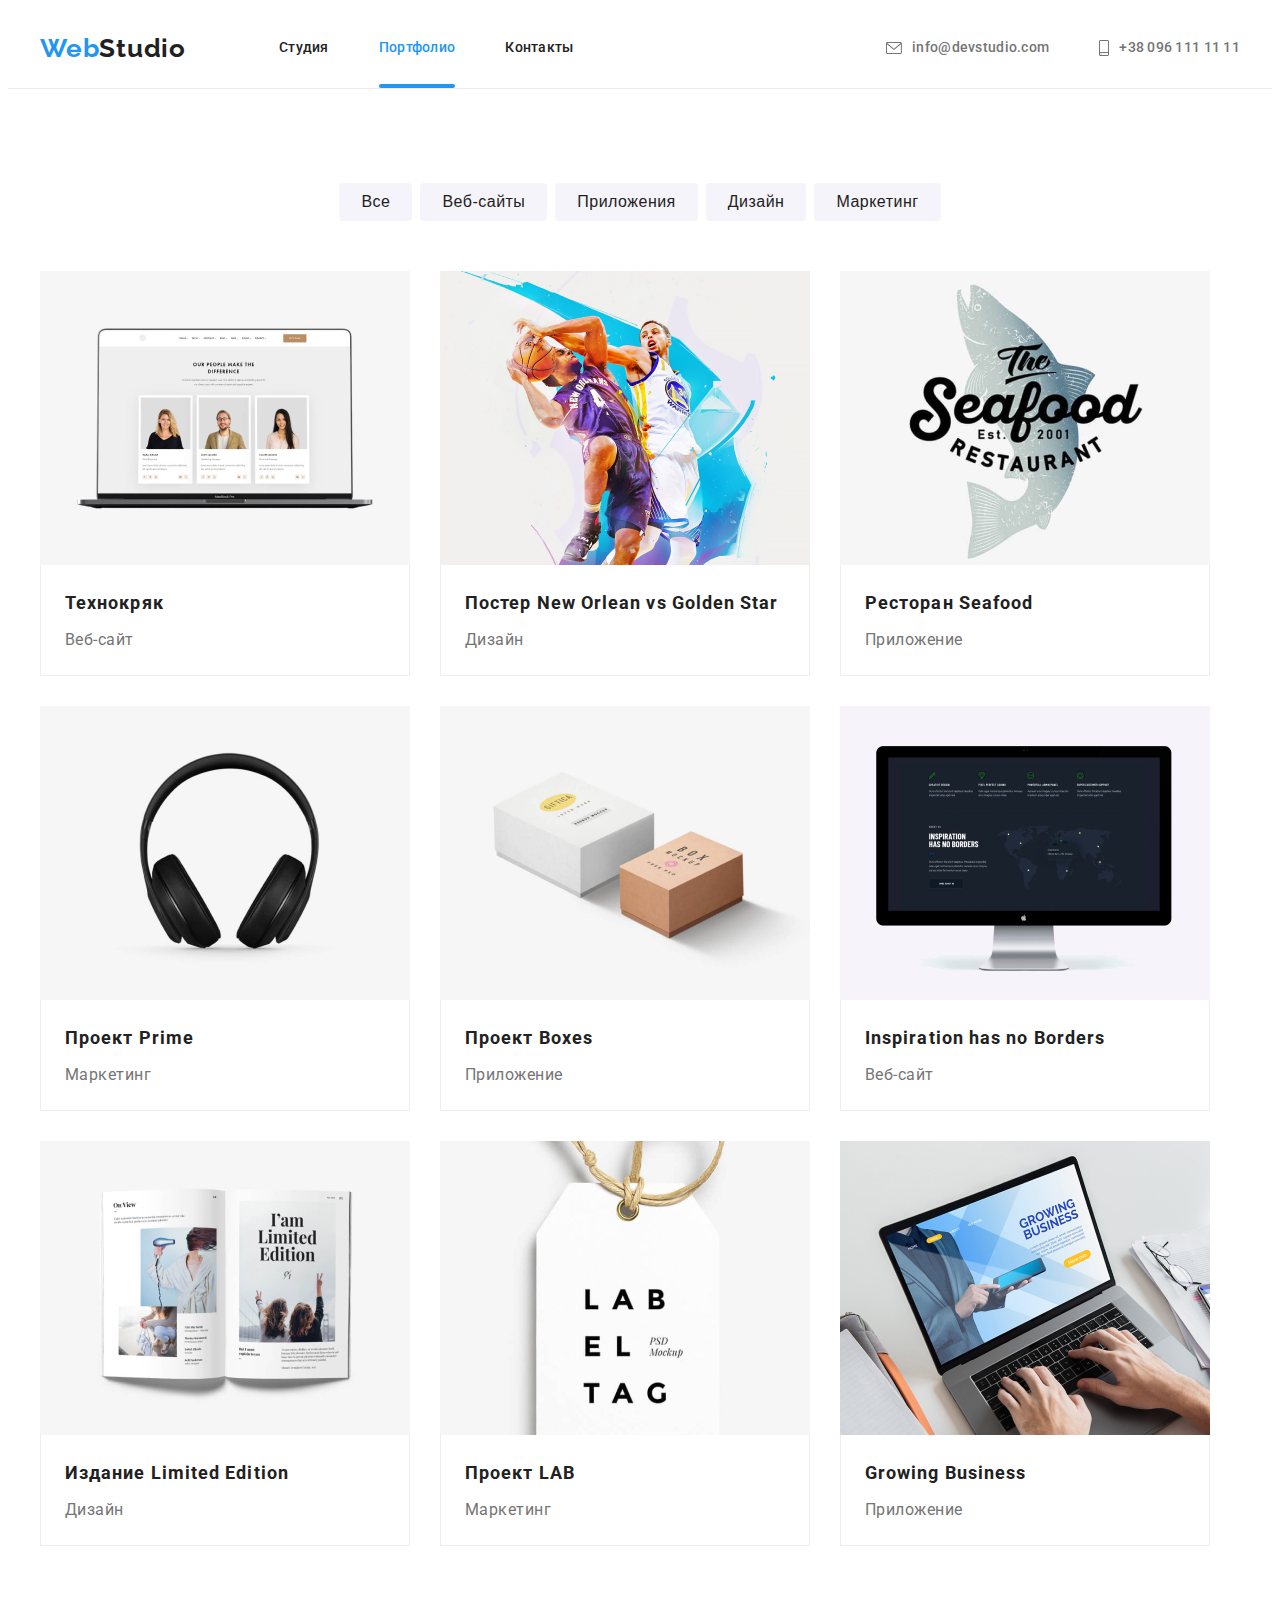
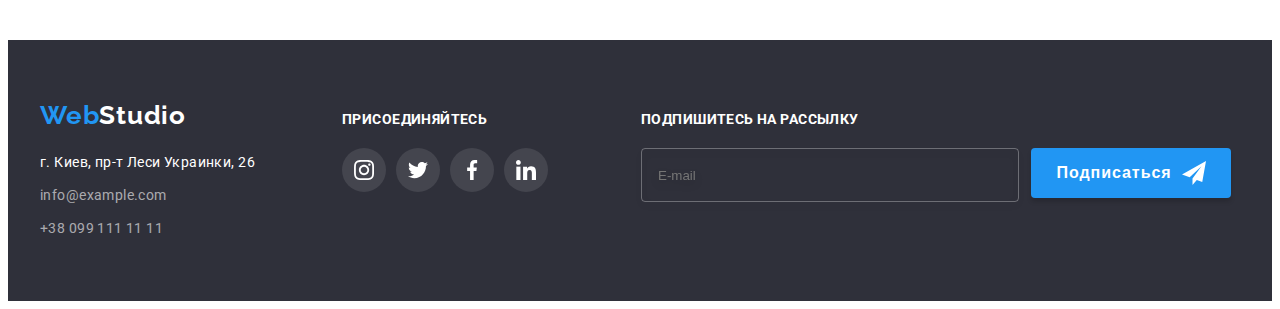
==== portfolio.html @ 3d0fbc11 "commit" ====
<!DOCTYPE html>
<html lang="ru">
    <!--header-->
<head>
    <meta charset="UTF-8">
    <meta http-equiv="X-UA-Compatible" content="IE=edge">
    <meta name="viewport" content="width=device-width, initial-scale=1.0">
    <title>Portfolio</title>
    <link rel="preconnect" href="https://fonts.googleapis.com">
    <link rel="preconnect" href="https://fonts.gstatic.com" crossorigin>
    <link href="https://fonts.googleapis.com/css2?family=Raleway:wght@700&family=Roboto:wght@400;500;700;900&display=swap"
        rel="stylesheet">
    <link rel="stylesheet" href="https://cdnjs.cloudflare.com/ajax/libs/modern-normalize/1.1.0/modern-normalize.min.css"
        integrity="sha512-wpPYUAdjBVSE4KJnH1VR1HeZfpl1ub8YT/NKx4PuQ5NmX2tKuGu6U/JRp5y+Y8XG2tV+wKQpNHVUX03MfMFn9Q=="
        crossorigin="anonymous" referrerpolicy="no-referrer" />
    <link rel="stylesheet" href="./css/main.min.css" />
    <link rel="import" href="./index.html"/>
</head>
<body>
    <header class="page-header">
        <div class="container header-container">
            <nav class="navigation">
                <a class="logo link" href="">Web<span class="studio title-theme-light">Studio</span></a>
                <ul class="menu list">
                    <li class="menu-item">
                        <a class="link menu-link" href="./index.html">Студия</a>
                    </li>
                    <li class="menu-item">
                        <a class="link current-menu" href="./portfolio.html">Портфолио</a>
                    </li>
                    <li class="menu-item">
                        <a class="menu-link link" href="">Контакты</a>
                    </li>
                </ul>
            </nav>
            <ul class="menu list">
                <li class="list-mail">
                    <a class="mail link" href="mailto:info@devstudio.com">
                        <svg class="mail-list-icon" width="16" height="12">
                            <use href="./images/sprite.svg#icon-mail"></use>
                        </svg>info@devstudio.com
                    </a>
                </li>
                <li>
                    <a class="tel-number link" href="tel:+380961111111">
                        <svg class="smartphone-list-icon" width="10" height="16">
                            <use href="./images/sprite.svg#icon-smartphone"></use>
                        </svg>
                        +38 096 111 11 11</a>
                </li>
            </ul>
        </div>
    </header>
    <main>
<!-----------HERO------------>
<section class="hero-portfolio">
    <div class="container">
        <ul class="list list-buttom">
            <li class="list-filter-buttom">
                <button class="filter-buttom" type="button">Все</button>
            </li>
            <li class="list-filter-buttom">
                <button class="filter-buttom" type="button">Веб-сайты</button>
            </li>
            <li class="list-filter-buttom">
                <button class="filter-buttom" type="button">Приложения</button>
            </li>
            <li class="list-filter-buttom">
                <button class="filter-buttom" type="button">Дизайн</button>
            </li>
            <li class="list-filter-buttom">
                <button class="filter-buttom" type="button">Маркетинг</button>
            </li> 
        </ul>

        <ul class="list list-portfolio">
            <li class="table-portfolio">
                <a class="link link-portfolio" href="">
                    <div class="hover-overlay">
                        <img src="./images/portfolio/texnokryak.jpg" alt="Технокряк" width="370" height="294">
                        <div class="action-overlay">
                            <p class="text-overlay">Ресурс предлагает комплексные предложения с разным уровнем функционала и сервисов. Все это позволит посетителю получить
                        исчерпывающие сведения о компании или частном лице.</p>
                        </div>
                    </div>

                    <div class="portfolio-wrapper">
                        <h3 class="post-name">Технокряк</h3>
                        <p class="filter-name">Веб-сайт</p>
                    </div>
                </a>
            </li>
            <li class="table-portfolio">
                <a class="link link-portfolio" href="">
                    <div class="hover-overlay">
                        <img src="./images/portfolio/poster.jpg" alt="Постер New Orlean vs Golden Star" width="370" height="294">
                        <div class="action-overlay">
                            <p class="text-overlay">Ресурс предлагает комплексные предложения с разным уровнем функционала и сервисов. Все это
                                позволит посетителю получить
                                исчерпывающие сведения о компании или частном лице.</p>
                        </div>
                    </div>

                    <div class="portfolio-wrapper">
                        <h3 class="post-name">Постер New Orlean vs Golden Star</h3>
                        <p class="filter-name">Дизайн</p>
                    </div>
                </a>
            </li>
            <li class="table-portfolio">
                <a class="link link-portfolio" href="">
                    <div class="hover-overlay">
                    <img src="./images/portfolio/seafood.jpg" alt="Ресторан Seafood" width="370" height="294">
                        <div class="action-overlay">
                            <p class="text-overlay">Ресурс предлагает комплексные предложения с разным уровнем функционала и сервисов. Все это
                                позволит посетителю получить
                                исчерпывающие сведения о компании или частном лице.</p>
                        </div>
                    </div>

                    <div class="portfolio-wrapper">
                        <h3 class="post-name">Ресторан Seafood</h3>
                        <p class="filter-name">Приложение</p>
                    </div>
                </a>
            </li>
            <li class="table-portfolio">
                <a class="link link-portfolio" href="">
                    <div class="hover-overlay">
                    <img src="./images/portfolio/prime.jpg" alt="Проект Prime" width="370" height="294">
                        <div class="action-overlay">
                            <p class="text-overlay">Ресурс предлагает комплексные предложения с разным уровнем функционала и сервисов. Все это
                                позволит посетителю получить
                                исчерпывающие сведения о компании или частном лице.</p>
                        </div>
                    </div>

                    <div class="portfolio-wrapper">
                        <h3 class="post-name">Проект Prime</h3>
                        <p class="filter-name">Маркетинг</p>
                    </div>
                </a>
            </li>
            <li class="table-portfolio">
                <a class="link link-portfolio" href="">
                     <div class="hover-overlay">
                    <img src="./images/portfolio/boxes.jpg" alt="Проект Boxes" width="370" height="294">
                        <div class="action-overlay">
                            <p class="text-overlay">Ресурс предлагает комплексные предложения с разным уровнем функционала и сервисов. Все это
                                позволит посетителю получить
                                исчерпывающие сведения о компании или частном лице.</p>
                        </div>
                    </div>

                    <div class="portfolio-wrapper">
                        <h3 class="post-name">Проект Boxes</h3>
                        <p class="filter-name">Приложение</p>
                    </div>
                </a>
            </li>
            <li class="table-portfolio">
                <a class="link link-portfolio" href="">
                     <div class="hover-overlay">
                    <img src="./images/portfolio/borders.jpg" alt="Inspiration has no Borders" width="370" height="294">
                        <div class="action-overlay">
                            <p class="text-overlay">Ресурс предлагает комплексные предложения с разным уровнем функционала и сервисов. Все это
                                позволит посетителю получить
                                исчерпывающие сведения о компании или частном лице.</p>
                        </div>
                    </div>

                    <div class="portfolio-wrapper">
                        <h3 class="post-name">Inspiration has no Borders</h3>
                        <p class="filter-name">Веб-сайт</p>
                    </div>    
                </a>
            </li>
            <li class="table-portfolio">
                <a class="link link-portfolio" href="">
                     <div class="hover-overlay">
                    <img src="./images/portfolio/limited-edition.jpg" alt="Издание Limited Edition" width="370" height="294">
                        <div class="action-overlay">
                            <p class="text-overlay">Ресурс предлагает комплексные предложения с разным уровнем функционала и сервисов. Все это
                                позволит посетителю получить
                                исчерпывающие сведения о компании или частном лице.</p>
                        </div>
                    </div>

                    <div class="portfolio-wrapper">
                        <h3 class="post-name">Издание Limited Edition</h3>
                        <p class="filter-name">Дизайн</p>
                    </div>
                </a>
            </li>
            <li class="table-portfolio">
                <a class="link link-portfolio" href="">
                    <div class="hover-overlay">
                    <img src="./images/portfolio/lab.jpg" alt="Проект LAB" width="370" height="294">
                        <div class="action-overlay">
                            <p class="text-overlay">Ресурс предлагает комплексные предложения с разным уровнем функционала и сервисов. Все это
                                позволит посетителю получить
                                исчерпывающие сведения о компании или частном лице.</p>
                        </div>
                    </div>
                    
                    <div class="portfolio-wrapper">
                        <h3 class="post-name">Проект LAB</h3>
                        <p class="filter-name">Маркетинг</p>
                    </div>
                </a>
            </li>
            <li class="table-portfolio">
                <a class="link link-portfolio" href="">
                    <div class="hover-overlay">
                    <img src="./images/portfolio/business.jpg" alt="Growing Business" width="370" height="294">
                        <div class="action-overlay">
                            <p class="text-overlay">Ресурс предлагает комплексные предложения с разным уровнем функционала и сервисов. Все это
                                позволит посетителю получить
                                исчерпывающие сведения о компании или частном лице.</p>
                        </div>
                    </div>

                    <div class="portfolio-wrapper">
                        <h3 class="post-name">Growing Business</h3>
                        <p class="filter-name">Приложение</p>
                    </div>
                </a> 
            </li>
        </ul>
    </div>
</section>
    </main>

<!--footer-->
    <footer class="footer">
        <div class="container footer-div">
            <div>
                <a class="logo link footer-logo" href="">Web<span class="studio title-theme-dark">Studio</span></a>
                <address>
                    <ul class="list">
                        <li class="list-footer">
                            <a class="link address" href="https://goo.gl/maps/fe2kEWnGN5FL26RS7" target="_blank"
                                rel="noopener norefferer">г. Киев, пр-т Леси Украинки, 26</a>
                        </li>
                        <li class="list-footer">
                            <a class="link info-footer" href="mailto:info@example.com">info@example.com</a>
                        </li>
                        <li class="list-footer">
                            <a class="link info-footer" href="tel:+380991111111">+38 099 111 11 11</a>
                        </li>
                    </ul>
                </address>
            </div>
            <div class="">
                <h2 class="social-title">присоединяйтесь</h2>
                <ul class="social-list list">
                    <li class="social-list-item">
                        <a href="" class="social-list-link social-list-link-footer">
                            <svg class="social-list-icon social-list-icon-footer" width="20" height="20">
                                <use href="./images/sprite.svg#icon-instagram"></use>
                            </svg>
                        </a>
                    </li>
                    <li class="social-list-item">
                        <a href="" class="social-list-link social-list-link-footer">
                            <svg class="social-list-icon social-list-icon-footer" width="20" height="20">
                                <use href="./images/sprite.svg#icon-twitter"></use>
                            </svg>
                        </a>
                    </li>
                    <li class="social-list-item">
                        <a href="" class="social-list-link social-list-link-footer">
                            <svg class="social-list-icon social-list-icon-footer" width="20" height="20">
                                <use href="./images/sprite.svg#icon-facebook"></use>
                            </svg>
                        </a>
                    </li>
                    <li class="social-list-item">
                        <a href="" class="social-list-link social-list-link-footer">
                            <svg class="social-list-icon social-list-icon-footer" width="20" height="20">
                                <use href="./images/sprite.svg#icon-linkedin"></use>
                            </svg>
                        </a>
                    </li>
                </ul>
            </div>
            <div class="footer-subscribe">
                <b class="footer-subscribe-title">Подпишитесь на рассылку</b>
                <form class="footer-subscribe-form">
                    <input class="footer-subscribe-input" type="email" name="email" placeholder="E-mail" />
                    <button class="footer-subscribe-btn" type="submit">Подписаться
            
                        <svg class="footer-subscribe-icon" width="24" height="24">
                            <use href="./images/sprite.svg#icon-icon-send"></use>
                        </svg>
            
                    </button>
                </form>
            </div>
        </div>
    </footer>
</body>
</html>
---- css/main.min.css ----
:root{--accent-color: #2196f3;--main-font: "Roboto", sans-serif;--secondary-font: "Raleway", sans-serif}.visually-hidden{position:absolute;width:1px;height:1px;margin:-1px;border:0;padding:0;white-space:nowrap;clip-path:inset(100%);clip:rect(0 0 0 0);overflow:hidden}h1,h2,h3,h4,h5,h6,p{margin-top:0;margin-bottom:0}ul,ol{margin-top:0;margin-bottom:0;padding-left:0}img{display:block}.link{text-decoration:none}.list{list-style:none}address{font-style:normal}body{font-family:var(--main-font)}.container{width:1200px;padding-left:15px;padding-right:15px;margin-left:auto;margin-right:auto}.section{padding-top:94px;padding-bottom:94px}.social-list{display:flex;justify-content:center}.social-list-item:not(:last-child){margin-right:10px}.social-list-link{display:flex;align-items:center;justify-content:center;width:44px;height:44px;border-radius:50%;transition:background-color 250ms cubic-bezier(0.4, 0, 0.2, 1)}.social-list-link:hover,.social-list-link:focus{background-color:var(--accent-color)}.social-list-icon{fill:#afb1b8;transition:fill 250ms cubic-bezier(0.4, 0, 0.2, 1)}.social-list-link:hover .social-list-icon,.social-list-link:focus .social-list-icon{fill:#ffffff}.logo{font-family:var(--secondary-font);font-weight:700;font-size:26px;line-height:1.19;letter-spacing:0.03em;color:var(--accent-color);margin-right:93px}.studio{font-family:var(--secondary-font);font-weight:700;font-size:26px;line-height:1.19;letter-spacing:0.03em}.title-theme-light{color:#212121}.title-theme-dark{color:#ffffff}.btn{font-weight:700;font-size:16px;line-height:1.88;letter-spacing:0.06em;color:#ffffff;cursor:pointer;background:var(--accent-color);box-shadow:0px 4px 4px rgba(0,0,0,0.15);border-radius:4px;border:none;padding-top:10px;padding-bottom:10px;padding-left:32px;padding-right:32px;transition:background-color 250ms cubic-bezier(0.4, 0, 0.2, 1)}.btn:hover,.btn:focus{background-color:var(--accent-color)}.sub-title{font-weight:700;font-size:36px;line-height:1.67;text-align:center;letter-spacing:0.03em;margin-bottom:50px;color:#212121}.backdrop{position:fixed;top:0;left:0;width:100vw;height:100vh;background-color:rgba(0,0,0,0.2);transition:opacity 250ms cubic-bezier(0.4, 0, 0.2, 1),visibility 250ms cubic-bezier(0.4, 0, 0.2, 1)}.backdrop.is-hidden{opacity:0;visibility:hidden;pointer-events:none}.modal{position:absolute;top:50%;left:50%;transform:translate(-50%, -50%);width:528px;background:#ffffff;border-radius:4px;padding:40px}.modal-close-btn{position:absolute;top:8px;right:8px;display:flex;align-items:center;justify-content:center;width:30px;height:30px;border:1px solid rgba(0,0,0,0.1);background:#ffffff;border-radius:50%;cursor:pointer;padding:0}.modal-close-btn-icon{transition:fill 250ms cubic-bezier(0.4, 0, 0.2, 1)}.modal-close-btn:focus .modal-close-btn-icon,.modal-close-btn:hover .modal-close-btn-icon{fill:var(--accent-color)}.contact-form{display:flex;flex-direction:column}.contact-form-title{display:block;font-weight:700;font-size:20px;line-height:1.15;text-align:center;letter-spacing:0.03em;margin-bottom:12px}.contact-form-field{position:relative;margin-bottom:10px}.contact-form-field:last-child{margin-bottom:20px}.contact-form-field-span{font-weight:400;font-size:12px;line-height:1.17;letter-spacing:0.01em;color:#757575}.contact-form-input{width:100%;height:40px;padding-left:42px;border:1px solid rgba(33,33,33,0.2);border-radius:4px;transition:border-color 250ms cubic-bezier(0.4, 0, 0.2, 1)}.contact-form-input:focus,.contact-form-input:hover{outline:none;border-color:var(--accent-color)}.contact-form-icon{position:absolute;top:65%;left:12px;transform:translateY(-50%);width:18px;height:18px;transition:fill 250ms cubic-bezier(0.4, 0, 0.2, 1)}.contact-form-input:focus,.contact-form-input:hover+.contact-form-icon{fill:var(--accent-color)}.contact-form-message{width:100%;height:120px;margin-top:4px;resize:none;padding:12px 16px;border:1px solid rgba(33,33,33,0.2);border-radius:4px;transition:border-color 250ms cubic-bezier(0.4, 0, 0.2, 1)}.contact-form-message:focus,.contact-form-message:hover{outline:none;border-color:var(--accent-color)}.contact-form-checkbox-label{display:flex;align-items:center;align-self:center;font-weight:400;font-size:14px;line-height:1.71;letter-spacing:0.03em;color:#757575;margin-bottom:30px}.contact-form-checkbox-label::before{display:block;content:"";width:16px;height:15px;border:2px solid #212121;border-radius:2px;cursor:pointer;margin-right:7px}.contact-form-checkbox:checked+.contact-form-checkbox-label::before{background:var(--accent-color);background-image:url(../images/contact-form/Vector.svg);background-position:center;border:2px solid var(--accent-color);border-radius:2px}.contact-form-checkbox:focus+.contact-form-checkbox-label::before{outline:2px solid var(--accent-color)}.contact-form-checkbox-link{display:flex;align-items:center;font-weight:400;font-size:14px;line-height:1.71;letter-spacing:0.03em;color:var(--accent-color)}.contact-form-btn{margin-left:auto;margin-right:auto;width:200px;height:50px;font-weight:700;font-size:16px;line-height:1.88;letter-spacing:0.06em;color:#ffffff;cursor:pointer;background:var(--accent-color);box-shadow:0px 4px 4px rgba(0,0,0,0.15);border-radius:4px;border:none;padding:10px 55px;transition:background-color 250ms cubic-bezier(0.4, 0, 0.2, 1)}.contact-form-btn:hover,.contact-form-btn:focus{background-color:var(--accent-color)}.page-header{border-bottom:1px solid #ececec}.header-container{display:flex;align-items:center}.navigation{display:flex;align-items:center}.menu{display:flex;margin-left:auto}.current-menu{position:relative;display:block;font-weight:500;font-size:14px;line-height:1.14;letter-spacing:0.02em;color:var(--accent-color);padding-top:32px;padding-bottom:32px}.current-menu::after{position:absolute;content:"";display:block;width:100%;height:4px;border-radius:2px;background-color:var(--accent-color);left:0;bottom:0}.menu-link{display:block;font-weight:500;font-size:14px;line-height:1.14;letter-spacing:0.02em;color:#212121;padding-top:32px;padding-bottom:32px;transition:color 250ms cubic-bezier(0.4, 0, 0.2, 1)}.menu-link:hover,.menu-link:focus{color:var(--accent-color)}.menu-item:not(:last-child){margin-right:50px}.list-mail{margin-right:50px}.mail{display:flex;align-items:center;font-weight:500;font-size:14px;line-height:1.14;letter-spacing:0.02em;align-items:center;color:#757575;margin-left:auto;transition:color 250ms cubic-bezier(0.4, 0, 0.2, 1)}.mail:hover,.mail:focus{color:var(--accent-color)}.mail:hover .mail-list-icon,.mail:focus .mail-list-icon{fill:var(--accent-color)}.mail-list-icon{margin-right:10px;fill:#757575;transition:fill 250ms cubic-bezier(0.4, 0, 0.2, 1)}.tel-number{display:flex;align-items:center;font-weight:500;font-size:14px;line-height:1.14;letter-spacing:0.02em;color:#757575;transition:color 250ms cubic-bezier(0.4, 0, 0.2, 1)}.tel-number:hover,.tel-number:focus{color:var(--accent-color)}.tel-number:hover .smartphone-list-icon,.tel-number:focus .smartphone-list-icon{fill:var(--accent-color)}.smartphone-list-icon{margin-right:10px;fill:#757575;transition:fill 250ms cubic-bezier(0.4, 0, 0.2, 1)}.hero{background-image:linear-gradient(rgba(47,48,58,0.4), rgba(47,48,58,0.4)),url(../images/hero/bg.jpg);background-size:cover;padding-top:200px;padding-bottom:200px;text-align:center;justify-content:center;max-width:1600px}.main-title{font-weight:900;font-size:44px;line-height:1.36;text-align:center;letter-spacing:0.06em;text-transform:uppercase;color:#ffffff;margin:0 auto 30px;max-width:696px}.section-do{padding-top:94px}.list-text{display:flex}.list-part-title:not(:nth-child(4n)){margin-right:30px}.list-part-title{flex-basis:calc((100% - 90px) / 4)}.pictures{display:flex;align-items:center;justify-content:center;width:270px;height:120px;background:#f5f4fa;border-radius:4px;margin-bottom:30px}.part-title{font-weight:700;font-size:14px;line-height:1.14;letter-spacing:0.03em;text-transform:uppercase;margin-bottom:10px;color:#212121}.text{font-weight:400;font-size:14px;line-height:1.71;letter-spacing:0.03em;color:#757575}.list-what-we-do{display:flex}.card-what-we-do:not(:nth-child(3n)){margin-right:30px}.card-what-we-do{flex-basis:calc((100% - 90px) / 3)}.thumb{position:relative}.thumb>.label-text{position:absolute;font-weight:700;font-size:14px;line-height:1.14;letter-spacing:0.03em;text-transform:uppercase;color:#ffffff;text-align:center;width:370px;height:70px;background:rgba(47,48,58,0.8);padding-top:27px;bottom:0}.section-team{background:#f5f4fa;padding-top:94px}.list-team{display:flex}.team-name{font-weight:500;font-size:16px;line-height:1.19;text-align:center;letter-spacing:0.03em;color:#212121;margin-bottom:10px}.position{font-weight:400;font-size:16px;line-height:1.19;text-align:center;letter-spacing:0.03em;margin-bottom:16px;color:#757575}.team-card{background:#ffffff;box-shadow:0px 1px 3px rgba(0,0,0,0.12),0px 1px 1px rgba(0,0,0,0.14),0px 2px 1px rgba(0,0,0,0.2);border-radius:0px 0px 4px 4px}.team-card{flex-basis:calc((100% - 120px) / 4)}.team-card:not(:last-child){margin-right:30px}.team-wrapper{padding-top:30px;padding-bottom:30px}.list-link-company{display:flex}.list-company:not(:last-child){margin-right:30px}.square{display:flex;align-items:center;justify-content:center;width:170px;height:92px;border:1px solid #afb1b8;border-radius:4px;transition:border 250ms cubic-bezier(0.4, 0, 0.2, 1)}.square:hover,.square:focus{border:1px solid #2196f3}.company-list-icon{fill:#afb1b8;transition:fill 250ms cubic-bezier(0.4, 0, 0.2, 1)}.square:hover .company-list-icon,.square:focus .company-list-icon{fill:var(--accent-color)}.footer{padding-top:60px;padding-bottom:60px;background:#2f303a}.footer-div{display:flex;align-items:baseline}.footer-logo{display:block;margin-bottom:20px;margin-right:156px}.list-footer{margin-bottom:9px}.list-footer:last-child{margin-bottom:0}.address{font-weight:400;font-size:14px;line-height:1.71;letter-spacing:0.03em;color:#ffffff}.info-footer{font-weight:400;font-size:14px;line-height:1.71;letter-spacing:0.03em;color:rgba(255,255,255,0.6)}.social-title{font-weight:700;font-size:14px;line-height:1.14;letter-spacing:0.03em;text-transform:uppercase;margin-bottom:20px;color:#ffffff}.social-list-link-footer{background:rgba(255,255,255,0.1)}.social-list-icon-footer{fill:#ffffff}.footer-subscribe{margin-left:93px}.footer-subscribe-title{display:block;font-weight:700;font-size:14px;line-height:1.14;letter-spacing:0.03em;text-transform:uppercase;color:#ffffff;margin-bottom:20px}.footer-subscribe-form{display:flex}.footer-subscribe-input{width:358px;height:50px;border:1px solid rgba(255,255,255,0.3);filter:drop-shadow(0px 4px 4px rgba(0,0,0,0.15));border-radius:4px;background-color:transparent;padding-left:16px;color:#ffffff;outline:none;margin-right:12px;transition:border 250ms cubic-bezier(0.4, 0, 0.2, 1)}.footer-subscribe-input:focus,.footer-subscribe-input:hover{border:1px solid var(--accent-color)}.footer-subscribe-btn{display:flex;justify-content:center;align-items:center;margin-left:auto;margin-right:auto;min-width:200px;height:50px;font-weight:700;font-size:16px;line-height:1.88;letter-spacing:0.06em;color:#ffffff;cursor:pointer;background:var(--accent-color);box-shadow:0px 4px 4px rgba(0,0,0,0.15);border-radius:4px;border:none;transition:background-color 250ms cubic-bezier(0.4, 0, 0.2, 1)}.footer-subscribe-btn:hover,.footer-subscribe-btn:focus{background-color:var(--accent-color)}.footer-subscribe-icon{margin-left:10px}.hero-portfolio{padding-top:94px;padding-bottom:94px}.list-buttom{display:flex;margin-bottom:50px;justify-content:center}.list-filter-buttom{margin-right:8px}.list-filter-buttom:last-child{margin-right:0}.filter-buttom{font-weight:500;font-size:16px;line-height:1.63;text-align:center;letter-spacing:0.03em;cursor:pointer;border:0;border-radius:4px;color:#212121;background:#f5f4fa;padding-left:22px;padding-right:22px;padding-top:6px;padding-bottom:6px;transition:color 250ms cubic-bezier(0.4, 0, 0.2, 1),background-color 250ms cubic-bezier(0.4, 0, 0.2, 1),box-shadow 250ms cubic-bezier(0.4, 0, 0.2, 1)}.filter-buttom:not(:last-child){margin-right:8px}.filter-buttom:hover,.filter-buttom:focus{color:#ffffff;background:#2196f3;box-shadow:0px 3px 1px rgba(0,0,0,0.1),0px 1px 2px rgba(0,0,0,0.08),0px 2px 2px rgba(0,0,0,0.12)}.list-portfolio{display:flex;flex-wrap:wrap}.link-portfolio{transition:box-shadow 250ms cubic-bezier(0.4, 0, 0.2, 1)}.table-portfolio a:hover,.table-portfolio a:focus{box-shadow:0px 1px 1px rgba(0,0,0,0.12),0px 4px 4px rgba(0,0,0,0.06),1px 4px 6px rgba(0,0,0,0.16)}.link-portfolio{display:block}.hover-overlay{position:relative;overflow:hidden}.action-overlay{position:absolute;display:flex;align-items:center;justify-content:center;top:0;left:0;width:100%;height:100%;background-color:rgba(33,150,243,0.9);padding:63px 24px;transform:translateY(100%);transition:transform 250ms cubic-bezier(0.4, 0, 0.2, 1)}.text-overlay{font-weight:400;font-size:18px;line-height:1.56;letter-spacing:0.03em;color:#ffffff}.link-portfolio:hover .action-overlay{transform:translateY(0)}.portfolio-wrapper{padding-top:20px;padding-bottom:20px;padding-left:24px;padding-right:24px;border-bottom:1px solid #eeeeee;border-left:1px solid #eeeeee;border-right:1px solid #eeeeee}.post-name{font-weight:700;font-size:18px;line-height:2;letter-spacing:0.06em;margin-bottom:4px;color:#212121}.filter-name{font-weight:400;font-size:16px;line-height:1.88;letter-spacing:0.03em;color:#757575}.table-portfolio:not(:nth-child(3n)){margin-right:30px}.table-portfolio{flex-basis:calc((100% - 90px) / 3)}.table-portfolio:not(:nth-last-child(-n+3)){margin-bottom:30px}
/*# sourceMappingURL=main.min.css.map */
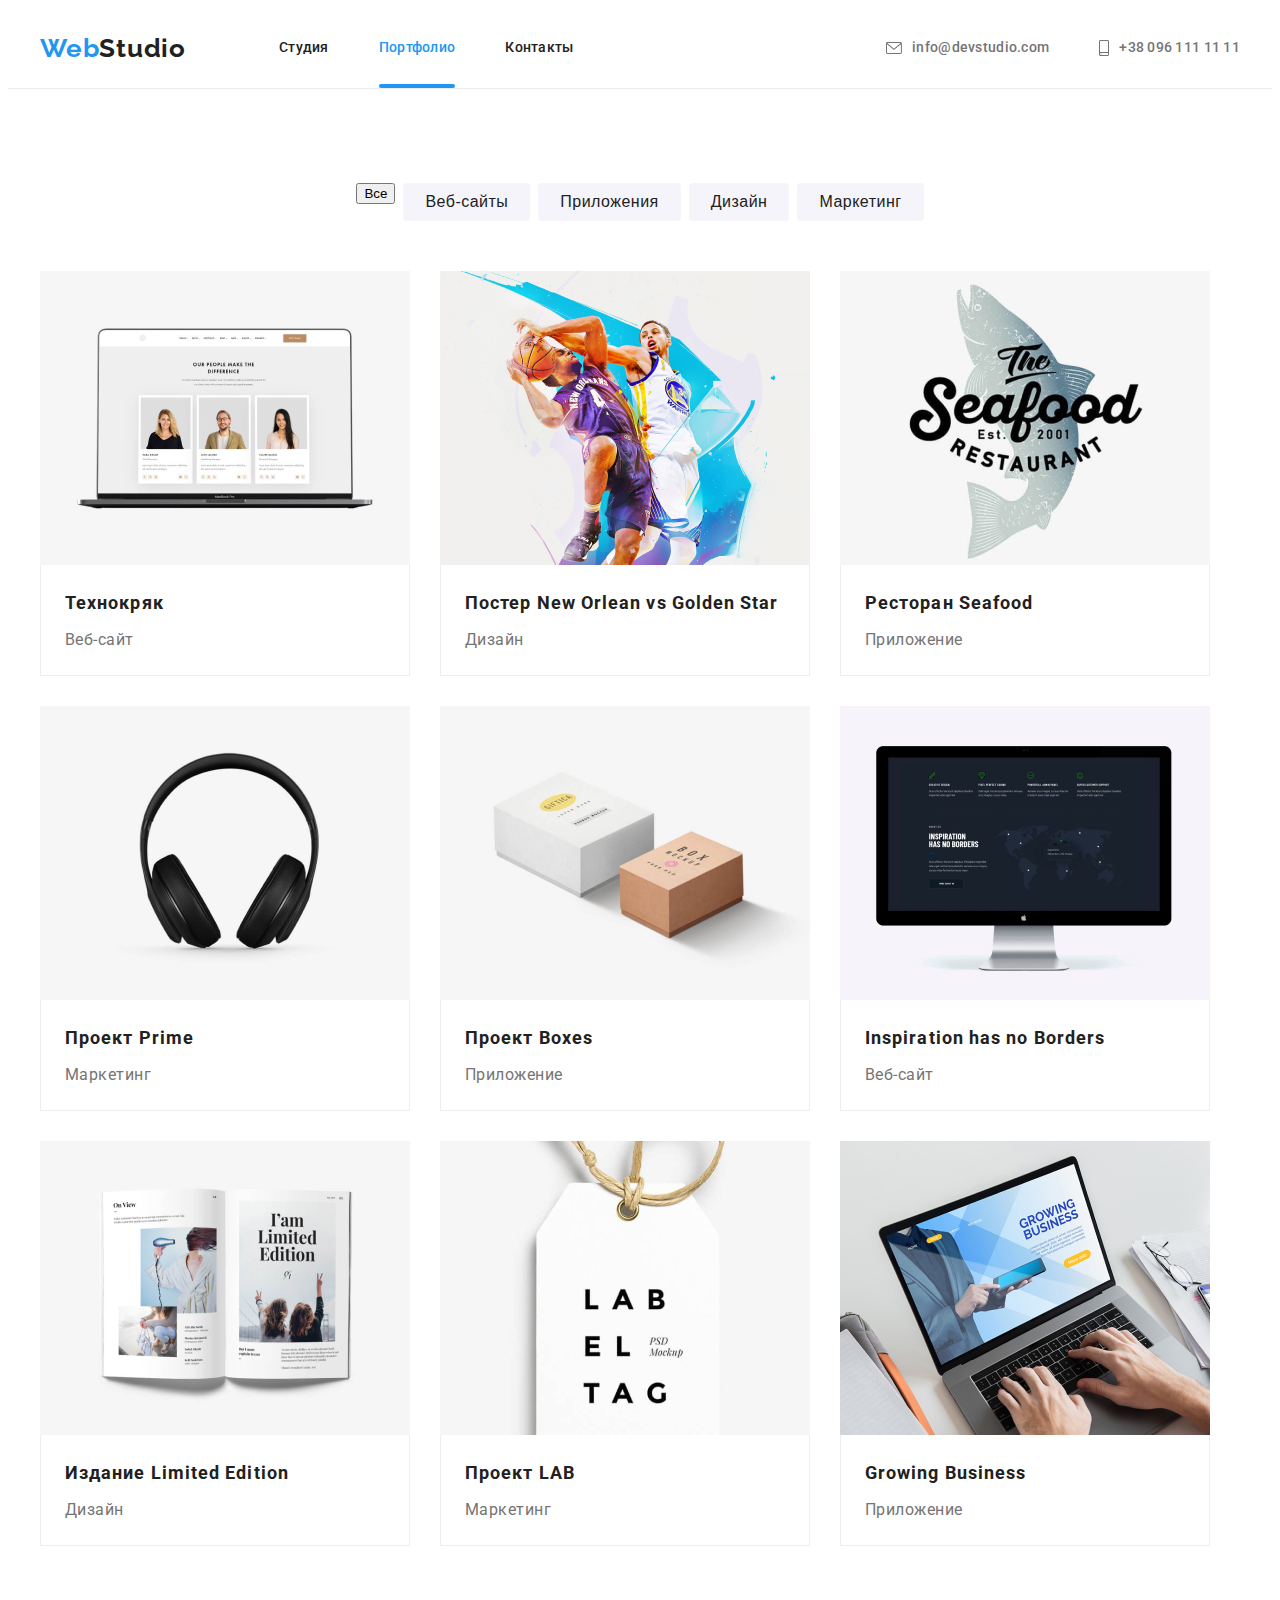
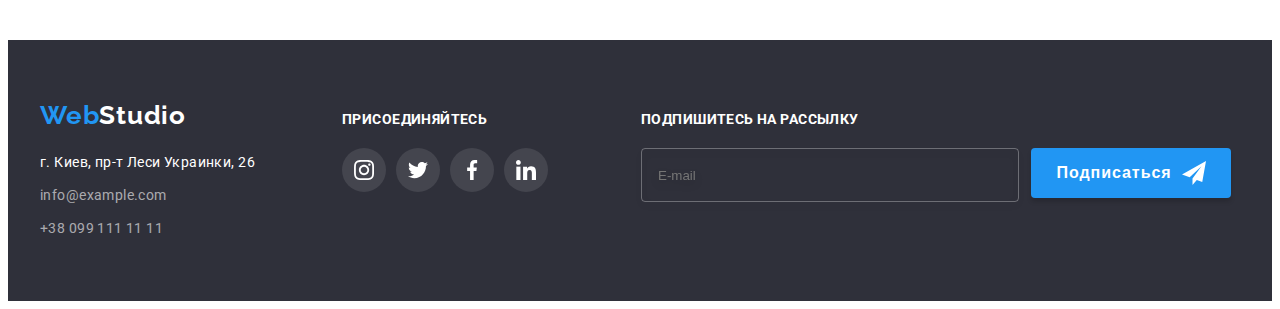
==== commit 1079001b: "commit" ====
--- a/portfolio.html
+++ b/portfolio.html
@@ -18,32 +18,32 @@
 </head>
 <body>
     <header class="page-header">
-        <div class="container header-container">
+        <div class="container page-header__container">
             <nav class="navigation">
                 <a class="logo link" href="">Web<span class="studio title-theme-light">Studio</span></a>
                 <ul class="menu list">
-                    <li class="menu-item">
-                        <a class="link menu-link" href="./index.html">Студия</a>
-                    </li>
-                    <li class="menu-item">
-                        <a class="link current-menu" href="./portfolio.html">Портфолио</a>
-                    </li>
-                    <li class="menu-item">
-                        <a class="menu-link link" href="">Контакты</a>
+                    <li class="menu__item">
+                        <a class="menu__link link" href="./index.html">Студия</a>
+                    </li>
+                    <li class="menu__item">
+                        <a class="menu__current link" href="./portfolio.html">Портфолио</a>
+                    </li>
+                    <li class="menu__item">
+                        <a class="menu__link link" href="">Контакты</a>
                     </li>
                 </ul>
             </nav>
             <ul class="menu list">
-                <li class="list-mail">
-                    <a class="mail link" href="mailto:info@devstudio.com">
-                        <svg class="mail-list-icon" width="16" height="12">
+                <li class="menu__mail-list">
+                    <a class="menu__mail link" href="mailto:info@devstudio.com">
+                        <svg class="menu__mail-list_icon" width="16" height="12">
                             <use href="./images/sprite.svg#icon-mail"></use>
                         </svg>info@devstudio.com
                     </a>
                 </li>
-                <li>
-                    <a class="tel-number link" href="tel:+380961111111">
-                        <svg class="smartphone-list-icon" width="10" height="16">
+                <li class="menu__smartphone-list">
+                    <a class="menu__tel-number link" href="tel:+380961111111">
+                        <svg class="menu__smartphone-list_icon" width="10" height="16">
                             <use href="./images/sprite.svg#icon-smartphone"></use>
                         </svg>
                         +38 096 111 11 11</a>
@@ -53,29 +53,29 @@
     </header>
     <main>
 <!-----------HERO------------>
-<section class="hero-portfolio">
+<section class="portfolio">
     <div class="container">
-        <ul class="list list-buttom">
-            <li class="list-filter-buttom">
+        <ul class="list portfolio__list-buttom">
+            <li class="portfolio__list-buttom_filter">
                 <button class="filter-buttom" type="button">Все</button>
             </li>
-            <li class="list-filter-buttom">
-                <button class="filter-buttom" type="button">Веб-сайты</button>
-            </li>
-            <li class="list-filter-buttom">
-                <button class="filter-buttom" type="button">Приложения</button>
-            </li>
-            <li class="list-filter-buttom">
-                <button class="filter-buttom" type="button">Дизайн</button>
-            </li>
-            <li class="list-filter-buttom">
-                <button class="filter-buttom" type="button">Маркетинг</button>
+            <li class="portfolio__list-buttom_filter">
+                <button class="portfolio__buttom" type="button">Веб-сайты</button>
+            </li>
+            <li class="portfolio__list-buttom_filter">
+                <button class="portfolio__buttom" type="button">Приложения</button>
+            </li>
+            <li class="portfolio__list-buttom_filter">
+                <button class="portfolio__buttom" type="button">Дизайн</button>
+            </li>
+            <li class="portfolio__list-buttom_filter">
+                <button class="portfolio__buttom" type="button">Маркетинг</button>
             </li> 
         </ul>
 
-        <ul class="list list-portfolio">
-            <li class="table-portfolio">
-                <a class="link link-portfolio" href="">
+        <ul class="list portfolio__list">
+            <li class="portfolio__table">
+                <a class="link portfolio__link" href="">
                     <div class="hover-overlay">
                         <img src="./images/portfolio/texnokryak.jpg" alt="Технокряк" width="370" height="294">
                         <div class="action-overlay">
@@ -84,14 +84,14 @@
                         </div>
                     </div>
 
-                    <div class="portfolio-wrapper">
-                        <h3 class="post-name">Технокряк</h3>
-                        <p class="filter-name">Веб-сайт</p>
-                    </div>
-                </a>
-            </li>
-            <li class="table-portfolio">
-                <a class="link link-portfolio" href="">
+                    <div class="portfolio__wrapper">
+                        <h3 class="portfolio__post-name">Технокряк</h3>
+                        <p class="portfolio__filter-name">Веб-сайт</p>
+                    </div>
+                </a>
+            </li>
+            <li class="portfolio__table">
+                <a class="link portfolio__link" href="">
                     <div class="hover-overlay">
                         <img src="./images/portfolio/poster.jpg" alt="Постер New Orlean vs Golden Star" width="370" height="294">
                         <div class="action-overlay">
@@ -101,14 +101,14 @@
                         </div>
                     </div>
 
-                    <div class="portfolio-wrapper">
-                        <h3 class="post-name">Постер New Orlean vs Golden Star</h3>
-                        <p class="filter-name">Дизайн</p>
-                    </div>
-                </a>
-            </li>
-            <li class="table-portfolio">
-                <a class="link link-portfolio" href="">
+                    <div class="portfolio__wrapper">
+                        <h3 class="portfolio__post-name">Постер New Orlean vs Golden Star</h3>
+                        <p class="portfolio__filter-name">Дизайн</p>
+                    </div>
+                </a>
+            </li>
+            <li class="portfolio__table">
+                <a class="link portfolio__link" href="">
                     <div class="hover-overlay">
                     <img src="./images/portfolio/seafood.jpg" alt="Ресторан Seafood" width="370" height="294">
                         <div class="action-overlay">
@@ -118,14 +118,14 @@
                         </div>
                     </div>
 
-                    <div class="portfolio-wrapper">
-                        <h3 class="post-name">Ресторан Seafood</h3>
-                        <p class="filter-name">Приложение</p>
-                    </div>
-                </a>
-            </li>
-            <li class="table-portfolio">
-                <a class="link link-portfolio" href="">
+                    <div class="portfolio__wrapper">
+                        <h3 class="portfolio__post-name">Ресторан Seafood</h3>
+                        <p class="portfolio__filter-name">Приложение</p>
+                    </div>
+                </a>
+            </li>
+            <li class="portfolio__table">
+                <a class="link portfolio__link" href="">
                     <div class="hover-overlay">
                     <img src="./images/portfolio/prime.jpg" alt="Проект Prime" width="370" height="294">
                         <div class="action-overlay">
@@ -135,14 +135,14 @@
                         </div>
                     </div>
 
-                    <div class="portfolio-wrapper">
-                        <h3 class="post-name">Проект Prime</h3>
-                        <p class="filter-name">Маркетинг</p>
-                    </div>
-                </a>
-            </li>
-            <li class="table-portfolio">
-                <a class="link link-portfolio" href="">
+                    <div class="portfolio__wrapper">
+                        <h3 class="portfolio__post-name">Проект Prime</h3>
+                        <p class="portfolio__filter-name">Маркетинг</p>
+                    </div>
+                </a>
+            </li>
+            <li class="portfolio__table">
+                <a class="link portfolio__link" href="">
                      <div class="hover-overlay">
                     <img src="./images/portfolio/boxes.jpg" alt="Проект Boxes" width="370" height="294">
                         <div class="action-overlay">
@@ -152,14 +152,14 @@
                         </div>
                     </div>
 
-                    <div class="portfolio-wrapper">
-                        <h3 class="post-name">Проект Boxes</h3>
-                        <p class="filter-name">Приложение</p>
-                    </div>
-                </a>
-            </li>
-            <li class="table-portfolio">
-                <a class="link link-portfolio" href="">
+                    <div class="portfolio__wrapper">
+                        <h3 class="portfolio__post-name">Проект Boxes</h3>
+                        <p class="portfolio__filter-name">Приложение</p>
+                    </div>
+                </a>
+            </li>
+            <li class="portfolio__table">
+                <a class="link portfolio__link" href="">
                      <div class="hover-overlay">
                     <img src="./images/portfolio/borders.jpg" alt="Inspiration has no Borders" width="370" height="294">
                         <div class="action-overlay">
@@ -169,14 +169,14 @@
                         </div>
                     </div>
 
-                    <div class="portfolio-wrapper">
-                        <h3 class="post-name">Inspiration has no Borders</h3>
-                        <p class="filter-name">Веб-сайт</p>
+                    <div class="portfolio__wrapper">
+                        <h3 class="portfolio__post-name">Inspiration has no Borders</h3>
+                        <p class="portfolio__filter-name">Веб-сайт</p>
                     </div>    
                 </a>
             </li>
-            <li class="table-portfolio">
-                <a class="link link-portfolio" href="">
+            <li class="portfolio__table">
+                <a class="link portfolio__link" href="">
                      <div class="hover-overlay">
                     <img src="./images/portfolio/limited-edition.jpg" alt="Издание Limited Edition" width="370" height="294">
                         <div class="action-overlay">
@@ -186,14 +186,14 @@
                         </div>
                     </div>
 
-                    <div class="portfolio-wrapper">
-                        <h3 class="post-name">Издание Limited Edition</h3>
-                        <p class="filter-name">Дизайн</p>
-                    </div>
-                </a>
-            </li>
-            <li class="table-portfolio">
-                <a class="link link-portfolio" href="">
+                    <div class="portfolio__wrapper">
+                        <h3 class="portfolio__post-name">Издание Limited Edition</h3>
+                        <p class="portfolio__filter-name">Дизайн</p>
+                    </div>
+                </a>
+            </li>
+            <li class="portfolio__table">
+                <a class="link portfolio__link" href="">
                     <div class="hover-overlay">
                     <img src="./images/portfolio/lab.jpg" alt="Проект LAB" width="370" height="294">
                         <div class="action-overlay">
@@ -203,14 +203,14 @@
                         </div>
                     </div>
                     
-                    <div class="portfolio-wrapper">
-                        <h3 class="post-name">Проект LAB</h3>
-                        <p class="filter-name">Маркетинг</p>
-                    </div>
-                </a>
-            </li>
-            <li class="table-portfolio">
-                <a class="link link-portfolio" href="">
+                    <div class="portfolio__wrapper">
+                        <h3 class="portfolio__post-name">Проект LAB</h3>
+                        <p class="portfolio__filter-name">Маркетинг</p>
+                    </div>
+                </a>
+            </li>
+            <li class="portfolio__table">
+                <a class="link portfolio__link" href="">
                     <div class="hover-overlay">
                     <img src="./images/portfolio/business.jpg" alt="Growing Business" width="370" height="294">
                         <div class="action-overlay">
@@ -220,9 +220,9 @@
                         </div>
                     </div>
 
-                    <div class="portfolio-wrapper">
-                        <h3 class="post-name">Growing Business</h3>
-                        <p class="filter-name">Приложение</p>
+                    <div class="portfolio__wrapper">
+                        <h3 class="portfolio__post-name">Growing Business</h3>
+                        <p class="portfolio__filter-name">Приложение</p>
                     </div>
                 </a> 
             </li>
@@ -233,64 +233,64 @@
 
 <!--footer-->
     <footer class="footer">
-        <div class="container footer-div">
+        <div class="container footer__div">
             <div>
-                <a class="logo link footer-logo" href="">Web<span class="studio title-theme-dark">Studio</span></a>
+                <a class="logo link footer__logo" href="">Web<span class="studio title-theme-dark">Studio</span></a>
                 <address>
                     <ul class="list">
-                        <li class="list-footer">
+                        <li class="footer__list">
                             <a class="link address" href="https://goo.gl/maps/fe2kEWnGN5FL26RS7" target="_blank"
                                 rel="noopener norefferer">г. Киев, пр-т Леси Украинки, 26</a>
                         </li>
-                        <li class="list-footer">
-                            <a class="link info-footer" href="mailto:info@example.com">info@example.com</a>
+                        <li class="footer__list">
+                            <a class="link footer__info" href="mailto:info@example.com">info@example.com</a>
                         </li>
-                        <li class="list-footer">
-                            <a class="link info-footer" href="tel:+380991111111">+38 099 111 11 11</a>
+                        <li class="footer__list">
+                            <a class="link footer__info" href="tel:+380991111111">+38 099 111 11 11</a>
                         </li>
                     </ul>
                 </address>
             </div>
             <div class="">
-                <h2 class="social-title">присоединяйтесь</h2>
+                <h2 class="footer__social-title">присоединяйтесь</h2>
                 <ul class="social-list list">
-                    <li class="social-list-item">
-                        <a href="" class="social-list-link social-list-link-footer">
-                            <svg class="social-list-icon social-list-icon-footer" width="20" height="20">
+                    <li class="social-list__item">
+                        <a href="" class="social-list__link footer__social-list-link">
+                            <svg class="social-list__icon footer__social-list-icon" width="20" height="20">
                                 <use href="./images/sprite.svg#icon-instagram"></use>
                             </svg>
                         </a>
                     </li>
-                    <li class="social-list-item">
-                        <a href="" class="social-list-link social-list-link-footer">
-                            <svg class="social-list-icon social-list-icon-footer" width="20" height="20">
+                    <li class="social-list__item">
+                        <a href="" class="social-list__link footer__social-list-link">
+                            <svg class="social-list__icon footer__social-list-icon" width="20" height="20">
                                 <use href="./images/sprite.svg#icon-twitter"></use>
                             </svg>
                         </a>
                     </li>
-                    <li class="social-list-item">
-                        <a href="" class="social-list-link social-list-link-footer">
-                            <svg class="social-list-icon social-list-icon-footer" width="20" height="20">
+                    <li class="social-list__item">
+                        <a href="" class="social-list__link footer__social-list-link">
+                            <svg class="social-list__icon footer__social-list-icon" width="20" height="20">
                                 <use href="./images/sprite.svg#icon-facebook"></use>
                             </svg>
                         </a>
                     </li>
-                    <li class="social-list-item">
-                        <a href="" class="social-list-link social-list-link-footer">
-                            <svg class="social-list-icon social-list-icon-footer" width="20" height="20">
+                    <li class="social-list__item">
+                        <a href="" class="social-list__link footer__social-list-link">
+                            <svg class="social-list__icon footer__social-list-icon" width="20" height="20">
                                 <use href="./images/sprite.svg#icon-linkedin"></use>
                             </svg>
                         </a>
                     </li>
                 </ul>
             </div>
-            <div class="footer-subscribe">
-                <b class="footer-subscribe-title">Подпишитесь на рассылку</b>
-                <form class="footer-subscribe-form">
-                    <input class="footer-subscribe-input" type="email" name="email" placeholder="E-mail" />
-                    <button class="footer-subscribe-btn" type="submit">Подписаться
+            <div class="footer__subscribe">
+                <b class="footer__subscribe-title">Подпишитесь на рассылку</b>
+                <form class="footer__subscribe_form">
+                    <input class="footer__subscribe_input" type="email" name="email" placeholder="E-mail" />
+                    <button class="footer__subscribe_btn" type="submit">Подписаться
             
-                        <svg class="footer-subscribe-icon" width="24" height="24">
+                        <svg class="footer__subscribe_icon" width="24" height="24">
                             <use href="./images/sprite.svg#icon-icon-send"></use>
                         </svg>
             
--- a/css/main.min.css
+++ b/css/main.min.css
@@ -1,2 +1,2 @@
-:root{--accent-color: #2196f3;--main-font: "Roboto", sans-serif;--secondary-font: "Raleway", sans-serif}.visually-hidden{position:absolute;width:1px;height:1px;margin:-1px;border:0;padding:0;white-space:nowrap;clip-path:inset(100%);clip:rect(0 0 0 0);overflow:hidden}h1,h2,h3,h4,h5,h6,p{margin-top:0;margin-bottom:0}ul,ol{margin-top:0;margin-bottom:0;padding-left:0}img{display:block}.link{text-decoration:none}.list{list-style:none}address{font-style:normal}body{font-family:var(--main-font)}.container{width:1200px;padding-left:15px;padding-right:15px;margin-left:auto;margin-right:auto}.section{padding-top:94px;padding-bottom:94px}.social-list{display:flex;justify-content:center}.social-list-item:not(:last-child){margin-right:10px}.social-list-link{display:flex;align-items:center;justify-content:center;width:44px;height:44px;border-radius:50%;transition:background-color 250ms cubic-bezier(0.4, 0, 0.2, 1)}.social-list-link:hover,.social-list-link:focus{background-color:var(--accent-color)}.social-list-icon{fill:#afb1b8;transition:fill 250ms cubic-bezier(0.4, 0, 0.2, 1)}.social-list-link:hover .social-list-icon,.social-list-link:focus .social-list-icon{fill:#ffffff}.logo{font-family:var(--secondary-font);font-weight:700;font-size:26px;line-height:1.19;letter-spacing:0.03em;color:var(--accent-color);margin-right:93px}.studio{font-family:var(--secondary-font);font-weight:700;font-size:26px;line-height:1.19;letter-spacing:0.03em}.title-theme-light{color:#212121}.title-theme-dark{color:#ffffff}.btn{font-weight:700;font-size:16px;line-height:1.88;letter-spacing:0.06em;color:#ffffff;cursor:pointer;background:var(--accent-color);box-shadow:0px 4px 4px rgba(0,0,0,0.15);border-radius:4px;border:none;padding-top:10px;padding-bottom:10px;padding-left:32px;padding-right:32px;transition:background-color 250ms cubic-bezier(0.4, 0, 0.2, 1)}.btn:hover,.btn:focus{background-color:var(--accent-color)}.sub-title{font-weight:700;font-size:36px;line-height:1.67;text-align:center;letter-spacing:0.03em;margin-bottom:50px;color:#212121}.backdrop{position:fixed;top:0;left:0;width:100vw;height:100vh;background-color:rgba(0,0,0,0.2);transition:opacity 250ms cubic-bezier(0.4, 0, 0.2, 1),visibility 250ms cubic-bezier(0.4, 0, 0.2, 1)}.backdrop.is-hidden{opacity:0;visibility:hidden;pointer-events:none}.modal{position:absolute;top:50%;left:50%;transform:translate(-50%, -50%);width:528px;background:#ffffff;border-radius:4px;padding:40px}.modal-close-btn{position:absolute;top:8px;right:8px;display:flex;align-items:center;justify-content:center;width:30px;height:30px;border:1px solid rgba(0,0,0,0.1);background:#ffffff;border-radius:50%;cursor:pointer;padding:0}.modal-close-btn-icon{transition:fill 250ms cubic-bezier(0.4, 0, 0.2, 1)}.modal-close-btn:focus .modal-close-btn-icon,.modal-close-btn:hover .modal-close-btn-icon{fill:var(--accent-color)}.contact-form{display:flex;flex-direction:column}.contact-form-title{display:block;font-weight:700;font-size:20px;line-height:1.15;text-align:center;letter-spacing:0.03em;margin-bottom:12px}.contact-form-field{position:relative;margin-bottom:10px}.contact-form-field:last-child{margin-bottom:20px}.contact-form-field-span{font-weight:400;font-size:12px;line-height:1.17;letter-spacing:0.01em;color:#757575}.contact-form-input{width:100%;height:40px;padding-left:42px;border:1px solid rgba(33,33,33,0.2);border-radius:4px;transition:border-color 250ms cubic-bezier(0.4, 0, 0.2, 1)}.contact-form-input:focus,.contact-form-input:hover{outline:none;border-color:var(--accent-color)}.contact-form-icon{position:absolute;top:65%;left:12px;transform:translateY(-50%);width:18px;height:18px;transition:fill 250ms cubic-bezier(0.4, 0, 0.2, 1)}.contact-form-input:focus,.contact-form-input:hover+.contact-form-icon{fill:var(--accent-color)}.contact-form-message{width:100%;height:120px;margin-top:4px;resize:none;padding:12px 16px;border:1px solid rgba(33,33,33,0.2);border-radius:4px;transition:border-color 250ms cubic-bezier(0.4, 0, 0.2, 1)}.contact-form-message:focus,.contact-form-message:hover{outline:none;border-color:var(--accent-color)}.contact-form-checkbox-label{display:flex;align-items:center;align-self:center;font-weight:400;font-size:14px;line-height:1.71;letter-spacing:0.03em;color:#757575;margin-bottom:30px}.contact-form-checkbox-label::before{display:block;content:"";width:16px;height:15px;border:2px solid #212121;border-radius:2px;cursor:pointer;margin-right:7px}.contact-form-checkbox:checked+.contact-form-checkbox-label::before{background:var(--accent-color);background-image:url(../images/contact-form/Vector.svg);background-position:center;border:2px solid var(--accent-color);border-radius:2px}.contact-form-checkbox:focus+.contact-form-checkbox-label::before{outline:2px solid var(--accent-color)}.contact-form-checkbox-link{display:flex;align-items:center;font-weight:400;font-size:14px;line-height:1.71;letter-spacing:0.03em;color:var(--accent-color)}.contact-form-btn{margin-left:auto;margin-right:auto;width:200px;height:50px;font-weight:700;font-size:16px;line-height:1.88;letter-spacing:0.06em;color:#ffffff;cursor:pointer;background:var(--accent-color);box-shadow:0px 4px 4px rgba(0,0,0,0.15);border-radius:4px;border:none;padding:10px 55px;transition:background-color 250ms cubic-bezier(0.4, 0, 0.2, 1)}.contact-form-btn:hover,.contact-form-btn:focus{background-color:var(--accent-color)}.page-header{border-bottom:1px solid #ececec}.header-container{display:flex;align-items:center}.navigation{display:flex;align-items:center}.menu{display:flex;margin-left:auto}.current-menu{position:relative;display:block;font-weight:500;font-size:14px;line-height:1.14;letter-spacing:0.02em;color:var(--accent-color);padding-top:32px;padding-bottom:32px}.current-menu::after{position:absolute;content:"";display:block;width:100%;height:4px;border-radius:2px;background-color:var(--accent-color);left:0;bottom:0}.menu-link{display:block;font-weight:500;font-size:14px;line-height:1.14;letter-spacing:0.02em;color:#212121;padding-top:32px;padding-bottom:32px;transition:color 250ms cubic-bezier(0.4, 0, 0.2, 1)}.menu-link:hover,.menu-link:focus{color:var(--accent-color)}.menu-item:not(:last-child){margin-right:50px}.list-mail{margin-right:50px}.mail{display:flex;align-items:center;font-weight:500;font-size:14px;line-height:1.14;letter-spacing:0.02em;align-items:center;color:#757575;margin-left:auto;transition:color 250ms cubic-bezier(0.4, 0, 0.2, 1)}.mail:hover,.mail:focus{color:var(--accent-color)}.mail:hover .mail-list-icon,.mail:focus .mail-list-icon{fill:var(--accent-color)}.mail-list-icon{margin-right:10px;fill:#757575;transition:fill 250ms cubic-bezier(0.4, 0, 0.2, 1)}.tel-number{display:flex;align-items:center;font-weight:500;font-size:14px;line-height:1.14;letter-spacing:0.02em;color:#757575;transition:color 250ms cubic-bezier(0.4, 0, 0.2, 1)}.tel-number:hover,.tel-number:focus{color:var(--accent-color)}.tel-number:hover .smartphone-list-icon,.tel-number:focus .smartphone-list-icon{fill:var(--accent-color)}.smartphone-list-icon{margin-right:10px;fill:#757575;transition:fill 250ms cubic-bezier(0.4, 0, 0.2, 1)}.hero{background-image:linear-gradient(rgba(47,48,58,0.4), rgba(47,48,58,0.4)),url(../images/hero/bg.jpg);background-size:cover;padding-top:200px;padding-bottom:200px;text-align:center;justify-content:center;max-width:1600px}.main-title{font-weight:900;font-size:44px;line-height:1.36;text-align:center;letter-spacing:0.06em;text-transform:uppercase;color:#ffffff;margin:0 auto 30px;max-width:696px}.section-do{padding-top:94px}.list-text{display:flex}.list-part-title:not(:nth-child(4n)){margin-right:30px}.list-part-title{flex-basis:calc((100% - 90px) / 4)}.pictures{display:flex;align-items:center;justify-content:center;width:270px;height:120px;background:#f5f4fa;border-radius:4px;margin-bottom:30px}.part-title{font-weight:700;font-size:14px;line-height:1.14;letter-spacing:0.03em;text-transform:uppercase;margin-bottom:10px;color:#212121}.text{font-weight:400;font-size:14px;line-height:1.71;letter-spacing:0.03em;color:#757575}.list-what-we-do{display:flex}.card-what-we-do:not(:nth-child(3n)){margin-right:30px}.card-what-we-do{flex-basis:calc((100% - 90px) / 3)}.thumb{position:relative}.thumb>.label-text{position:absolute;font-weight:700;font-size:14px;line-height:1.14;letter-spacing:0.03em;text-transform:uppercase;color:#ffffff;text-align:center;width:370px;height:70px;background:rgba(47,48,58,0.8);padding-top:27px;bottom:0}.section-team{background:#f5f4fa;padding-top:94px}.list-team{display:flex}.team-name{font-weight:500;font-size:16px;line-height:1.19;text-align:center;letter-spacing:0.03em;color:#212121;margin-bottom:10px}.position{font-weight:400;font-size:16px;line-height:1.19;text-align:center;letter-spacing:0.03em;margin-bottom:16px;color:#757575}.team-card{background:#ffffff;box-shadow:0px 1px 3px rgba(0,0,0,0.12),0px 1px 1px rgba(0,0,0,0.14),0px 2px 1px rgba(0,0,0,0.2);border-radius:0px 0px 4px 4px}.team-card{flex-basis:calc((100% - 120px) / 4)}.team-card:not(:last-child){margin-right:30px}.team-wrapper{padding-top:30px;padding-bottom:30px}.list-link-company{display:flex}.list-company:not(:last-child){margin-right:30px}.square{display:flex;align-items:center;justify-content:center;width:170px;height:92px;border:1px solid #afb1b8;border-radius:4px;transition:border 250ms cubic-bezier(0.4, 0, 0.2, 1)}.square:hover,.square:focus{border:1px solid #2196f3}.company-list-icon{fill:#afb1b8;transition:fill 250ms cubic-bezier(0.4, 0, 0.2, 1)}.square:hover .company-list-icon,.square:focus .company-list-icon{fill:var(--accent-color)}.footer{padding-top:60px;padding-bottom:60px;background:#2f303a}.footer-div{display:flex;align-items:baseline}.footer-logo{display:block;margin-bottom:20px;margin-right:156px}.list-footer{margin-bottom:9px}.list-footer:last-child{margin-bottom:0}.address{font-weight:400;font-size:14px;line-height:1.71;letter-spacing:0.03em;color:#ffffff}.info-footer{font-weight:400;font-size:14px;line-height:1.71;letter-spacing:0.03em;color:rgba(255,255,255,0.6)}.social-title{font-weight:700;font-size:14px;line-height:1.14;letter-spacing:0.03em;text-transform:uppercase;margin-bottom:20px;color:#ffffff}.social-list-link-footer{background:rgba(255,255,255,0.1)}.social-list-icon-footer{fill:#ffffff}.footer-subscribe{margin-left:93px}.footer-subscribe-title{display:block;font-weight:700;font-size:14px;line-height:1.14;letter-spacing:0.03em;text-transform:uppercase;color:#ffffff;margin-bottom:20px}.footer-subscribe-form{display:flex}.footer-subscribe-input{width:358px;height:50px;border:1px solid rgba(255,255,255,0.3);filter:drop-shadow(0px 4px 4px rgba(0,0,0,0.15));border-radius:4px;background-color:transparent;padding-left:16px;color:#ffffff;outline:none;margin-right:12px;transition:border 250ms cubic-bezier(0.4, 0, 0.2, 1)}.footer-subscribe-input:focus,.footer-subscribe-input:hover{border:1px solid var(--accent-color)}.footer-subscribe-btn{display:flex;justify-content:center;align-items:center;margin-left:auto;margin-right:auto;min-width:200px;height:50px;font-weight:700;font-size:16px;line-height:1.88;letter-spacing:0.06em;color:#ffffff;cursor:pointer;background:var(--accent-color);box-shadow:0px 4px 4px rgba(0,0,0,0.15);border-radius:4px;border:none;transition:background-color 250ms cubic-bezier(0.4, 0, 0.2, 1)}.footer-subscribe-btn:hover,.footer-subscribe-btn:focus{background-color:var(--accent-color)}.footer-subscribe-icon{margin-left:10px}.hero-portfolio{padding-top:94px;padding-bottom:94px}.list-buttom{display:flex;margin-bottom:50px;justify-content:center}.list-filter-buttom{margin-right:8px}.list-filter-buttom:last-child{margin-right:0}.filter-buttom{font-weight:500;font-size:16px;line-height:1.63;text-align:center;letter-spacing:0.03em;cursor:pointer;border:0;border-radius:4px;color:#212121;background:#f5f4fa;padding-left:22px;padding-right:22px;padding-top:6px;padding-bottom:6px;transition:color 250ms cubic-bezier(0.4, 0, 0.2, 1),background-color 250ms cubic-bezier(0.4, 0, 0.2, 1),box-shadow 250ms cubic-bezier(0.4, 0, 0.2, 1)}.filter-buttom:not(:last-child){margin-right:8px}.filter-buttom:hover,.filter-buttom:focus{color:#ffffff;background:#2196f3;box-shadow:0px 3px 1px rgba(0,0,0,0.1),0px 1px 2px rgba(0,0,0,0.08),0px 2px 2px rgba(0,0,0,0.12)}.list-portfolio{display:flex;flex-wrap:wrap}.link-portfolio{transition:box-shadow 250ms cubic-bezier(0.4, 0, 0.2, 1)}.table-portfolio a:hover,.table-portfolio a:focus{box-shadow:0px 1px 1px rgba(0,0,0,0.12),0px 4px 4px rgba(0,0,0,0.06),1px 4px 6px rgba(0,0,0,0.16)}.link-portfolio{display:block}.hover-overlay{position:relative;overflow:hidden}.action-overlay{position:absolute;display:flex;align-items:center;justify-content:center;top:0;left:0;width:100%;height:100%;background-color:rgba(33,150,243,0.9);padding:63px 24px;transform:translateY(100%);transition:transform 250ms cubic-bezier(0.4, 0, 0.2, 1)}.text-overlay{font-weight:400;font-size:18px;line-height:1.56;letter-spacing:0.03em;color:#ffffff}.link-portfolio:hover .action-overlay{transform:translateY(0)}.portfolio-wrapper{padding-top:20px;padding-bottom:20px;padding-left:24px;padding-right:24px;border-bottom:1px solid #eeeeee;border-left:1px solid #eeeeee;border-right:1px solid #eeeeee}.post-name{font-weight:700;font-size:18px;line-height:2;letter-spacing:0.06em;margin-bottom:4px;color:#212121}.filter-name{font-weight:400;font-size:16px;line-height:1.88;letter-spacing:0.03em;color:#757575}.table-portfolio:not(:nth-child(3n)){margin-right:30px}.table-portfolio{flex-basis:calc((100% - 90px) / 3)}.table-portfolio:not(:nth-last-child(-n+3)){margin-bottom:30px}
+:root{--accent-color: #2196f3;--main-font: "Roboto", sans-serif;--secondary-font: "Raleway", sans-serif}.visually-hidden{position:absolute;width:1px;height:1px;margin:-1px;border:0;padding:0;white-space:nowrap;clip-path:inset(100%);clip:rect(0 0 0 0);overflow:hidden}h1,h2,h3,h4,h5,h6,p{margin-top:0;margin-bottom:0}ul,ol{margin-top:0;margin-bottom:0;padding-left:0}img{display:block}.link{text-decoration:none}.list{list-style:none}address{font-style:normal}body{font-family:var(--main-font)}.container{width:1200px;padding-left:15px;padding-right:15px;margin-left:auto;margin-right:auto}.section{padding-top:94px;padding-bottom:94px}.social-list{display:flex;justify-content:center}.social-list__item:not(:last-child){margin-right:10px}.social-list__link{display:flex;align-items:center;justify-content:center;width:44px;height:44px;border-radius:50%;transition:background-color 250ms cubic-bezier(0.4, 0, 0.2, 1)}.social-list__link:hover,.social-list__link:focus{background-color:var(--accent-color)}.social-list__icon{fill:#afb1b8;transition:fill 250ms cubic-bezier(0.4, 0, 0.2, 1)}.social-list__link:hover .social-list__icon,.social-list__link:focus .social-list__icon{fill:#ffffff}.logo{font-family:var(--secondary-font);font-weight:700;font-size:26px;line-height:1.19;letter-spacing:0.03em;color:var(--accent-color);margin-right:93px}.studio{font-family:var(--secondary-font);font-weight:700;font-size:26px;line-height:1.19;letter-spacing:0.03em}.title-theme-light{color:#212121}.title-theme-dark{color:#ffffff}.btn{font-weight:700;font-size:16px;line-height:1.88;letter-spacing:0.06em;color:#ffffff;cursor:pointer;background:var(--accent-color);box-shadow:0px 4px 4px rgba(0,0,0,0.15);border-radius:4px;border:none;padding-top:10px;padding-bottom:10px;padding-left:32px;padding-right:32px;transition:background-color 250ms cubic-bezier(0.4, 0, 0.2, 1)}.btn:hover,.btn:focus{background-color:var(--accent-color)}.sub-title{font-weight:700;font-size:36px;line-height:1.67;text-align:center;letter-spacing:0.03em;margin-bottom:50px;color:#212121}.backdrop{position:fixed;top:0;left:0;width:100vw;height:100vh;background-color:rgba(0,0,0,0.2);transition:opacity 250ms cubic-bezier(0.4, 0, 0.2, 1),visibility 250ms cubic-bezier(0.4, 0, 0.2, 1)}.backdrop.is-hidden{opacity:0;visibility:hidden;pointer-events:none}.modal{position:absolute;top:50%;left:50%;transform:translate(-50%, -50%);width:528px;height:581px;background:#ffffff;border-radius:4px;padding:40px}.modal-close-btn{position:absolute;top:8px;right:8px;display:flex;align-items:center;justify-content:center;width:30px;height:30px;border:1px solid rgba(0,0,0,0.1);background:#ffffff;border-radius:50%;cursor:pointer;padding:0}.modal-close-btn-icon{transition:fill 250ms cubic-bezier(0.4, 0, 0.2, 1)}.modal-close-btn:focus .modal-close-btn-icon,.modal-close-btn:hover .modal-close-btn-icon{fill:var(--accent-color)}.contact-form{display:flex;flex-direction:column}.contact-form-title{display:block;font-weight:700;font-size:20px;line-height:1.15;text-align:center;letter-spacing:0.03em;margin-bottom:12px}.contact-form-field{position:relative;margin-bottom:10px}.contact-form-field:last-child{margin-bottom:20px}.contact-form-field-span{font-weight:400;font-size:12px;line-height:1.17;letter-spacing:0.01em;color:#757575}.contact-form-input{width:100%;height:40px;padding-left:42px;border:1px solid rgba(33,33,33,0.2);border-radius:4px;transition:border-color 250ms cubic-bezier(0.4, 0, 0.2, 1)}.contact-form-input:focus,.contact-form-input:hover{outline:none;border-color:var(--accent-color)}.contact-form-icon{position:absolute;top:65%;left:12px;transform:translateY(-50%);width:18px;height:18px;transition:fill 250ms cubic-bezier(0.4, 0, 0.2, 1)}.contact-form-icon .contact-form-input:focus,.contact-form-input:hover+.contact-form-icon{fill:var(--accent-color)}.contact-form-message{width:100%;height:120px;margin-top:4px;resize:none;padding:12px 16px;border:1px solid rgba(33,33,33,0.2);border-radius:4px;transition:border-color 250ms cubic-bezier(0.4, 0, 0.2, 1)}.contact-form-message:focus,.contact-form-message:hover{outline:none;border-color:var(--accent-color)}.contact-form-checkbox-label{display:flex;align-items:center;align-self:center;font-weight:400;font-size:14px;line-height:1.71;letter-spacing:0.03em;color:#757575;margin-bottom:30px}.contact-form-checkbox-label::before{display:block;content:"";width:16px;height:15px;border:2px solid #212121;border-radius:2px;cursor:pointer;margin-right:7px}.contact-form-checkbox:checked+.contact-form-checkbox-label::before{background:var(--accent-color);background-image:url(../images/contact-form/Vector.svg);background-position:center;border:2px solid var(--accent-color);border-radius:2px}.contact-form-checkbox:focus+.contact-form-checkbox-label::before{outline:2px solid var(--accent-color)}.contact-form-checkbox-link{display:flex;align-items:center;font-weight:400;font-size:14px;line-height:1.71;letter-spacing:0.03em;color:var(--accent-color)}.contact-form-btn{margin-left:auto;margin-right:auto;width:200px;height:50px;font-weight:700;font-size:16px;line-height:1.88;letter-spacing:0.06em;color:#ffffff;cursor:pointer;background:var(--accent-color);box-shadow:0px 4px 4px rgba(0,0,0,0.15);border-radius:4px;border:none;padding:10px 55px;transition:background-color 250ms cubic-bezier(0.4, 0, 0.2, 1)}.contact-form-btn:hover,.contact-form-btn:focus{background-color:var(--accent-color)}.page-header{border-bottom:1px solid #ececec}.page-header__container{display:flex;align-items:center}.navigation{display:flex;align-items:center}.menu{display:flex;margin-left:auto}.menu__item:not(:last-child){margin-right:50px}.menu__current{position:relative;display:block;font-weight:500;font-size:14px;line-height:1.14;letter-spacing:0.02em;color:var(--accent-color);padding-top:32px;padding-bottom:32px}.menu__current::after{position:absolute;content:"";display:block;width:100%;height:4px;border-radius:2px;background-color:var(--accent-color);left:0;bottom:0}.menu__link{display:block;font-weight:500;font-size:14px;line-height:1.14;letter-spacing:0.02em;color:#212121;padding-top:32px;padding-bottom:32px;transition:color 250ms cubic-bezier(0.4, 0, 0.2, 1)}.menu__link:hover,.menu__link:focus{color:var(--accent-color)}.menu__mail-list{margin-right:50px}.menu__mail{display:flex;align-items:center;font-weight:500;font-size:14px;line-height:1.14;letter-spacing:0.02em;align-items:center;color:#757575;margin-left:auto;transition:color 250ms cubic-bezier(0.4, 0, 0.2, 1)}.menu__mail:hover,.menu__mail:focus{color:var(--accent-color)}.menu__mail-list_icon{margin-right:10px;fill:#757575;transition:fill 250ms cubic-bezier(0.4, 0, 0.2, 1)}.menu__mail:hover .menu__mail-list_icon,.menu__mail:focus .menu__mail-list_icon{fill:var(--accent-color)}.menu__tel-number{display:flex;align-items:center;font-weight:500;font-size:14px;line-height:1.14;letter-spacing:0.02em;color:#757575;transition:color 250ms cubic-bezier(0.4, 0, 0.2, 1)}.menu__tel-number:hover,.menu__tel-number:focus{color:var(--accent-color)}.menu__smartphone-list_icon{margin-right:10px;fill:#757575;transition:fill 250ms cubic-bezier(0.4, 0, 0.2, 1)}.menu__tel-number:hover .menu__smartphone-list_icon,.menu__tel-number:focus .menu__smartphone-list_icon{fill:var(--accent-color)}.hero{background-image:linear-gradient(rgba(47,48,58,0.4), rgba(47,48,58,0.4)),url(../images/hero/bg.jpg);background-size:cover;padding-top:200px;padding-bottom:200px;text-align:center;justify-content:center;max-width:1600px}.hero__main-title{font-weight:900;font-size:44px;line-height:1.36;text-align:center;letter-spacing:0.06em;text-transform:uppercase;color:#ffffff;margin:0 auto 30px;max-width:696px}.properties{padding-top:94px}.properties__list-text{display:flex}.properties__list-title{flex-basis:calc((100% - 90px) / 4)}.properties__list-title:not(:nth-child(4n)){margin-right:30px}.properties__pictures{display:flex;align-items:center;justify-content:center;width:270px;height:120px;background:#f5f4fa;border-radius:4px;margin-bottom:30px}.properties__title{font-weight:700;font-size:14px;line-height:1.14;letter-spacing:0.03em;text-transform:uppercase;margin-bottom:10px;color:#212121}.properties__text{font-weight:400;font-size:14px;line-height:1.71;letter-spacing:0.03em;color:#757575}.what-we-do__list{display:flex}.what-we-do__card{flex-basis:calc((100% - 90px) / 3)}.what-we-do__card:not(:nth-child(3n)){margin-right:30px}.what-we-do__thumb{position:relative}.what-we-do__thumb>.label-text{position:absolute;font-weight:700;font-size:14px;line-height:1.14;letter-spacing:0.03em;text-transform:uppercase;color:#ffffff;text-align:center;width:370px;height:70px;background:rgba(47,48,58,0.8);padding-top:27px;bottom:0}.team{background:#f5f4fa;padding-top:94px}.team__list{display:flex}.team__card{background:#ffffff;box-shadow:0px 1px 3px rgba(0,0,0,0.12),0px 1px 1px rgba(0,0,0,0.14),0px 2px 1px rgba(0,0,0,0.2);border-radius:0px 0px 4px 4px}.team__card{flex-basis:calc((100% - 120px) / 4)}.team__card:not(:last-child){margin-right:30px}.team__wrapper{padding-top:30px;padding-bottom:30px}.team__name{font-weight:500;font-size:16px;line-height:1.19;text-align:center;letter-spacing:0.03em;color:#212121;margin-bottom:10px}.team__position{font-weight:400;font-size:16px;line-height:1.19;text-align:center;letter-spacing:0.03em;margin-bottom:16px;color:#757575}.companies{display:flex}.companies__list:not(:last-child){margin-right:30px}.companies__list_square{display:flex;align-items:center;justify-content:center;width:170px;height:92px;border:1px solid #afb1b8;border-radius:4px;transition:border 250ms cubic-bezier(0.4, 0, 0.2, 1)}.companies__list_square:hover,.companies__list_square:focus{border:1px solid #2196f3}.companies__list_icon{fill:#afb1b8;transition:fill 250ms cubic-bezier(0.4, 0, 0.2, 1)}.companies__list_square:hover .companies__list_icon,.companies__list_square:focus .companies__list_icon{fill:var(--accent-color)}.footer{padding-top:60px;padding-bottom:60px;background:#2f303a}.footer__div{display:flex;align-items:baseline}.footer__logo{display:block;margin-bottom:20px;margin-right:156px}.footer__list{margin-bottom:9px}.footer__list:last-child{margin-bottom:0}.address{font-weight:400;font-size:14px;line-height:1.71;letter-spacing:0.03em;color:#ffffff}.footer__info{font-weight:400;font-size:14px;line-height:1.71;letter-spacing:0.03em;color:rgba(255,255,255,0.6)}.footer__social-title{font-weight:700;font-size:14px;line-height:1.14;letter-spacing:0.03em;text-transform:uppercase;margin-bottom:20px;color:#ffffff}.footer__social-list-link{background:rgba(255,255,255,0.1)}.footer__social-list-icon{fill:#ffffff}.footer__subscribe{margin-left:93px}.footer__subscribe-title{display:block;font-weight:700;font-size:14px;line-height:1.14;letter-spacing:0.03em;text-transform:uppercase;color:#ffffff;margin-bottom:20px}.footer__subscribe_form{display:flex}.footer__subscribe_input{width:358px;height:50px;border:1px solid rgba(255,255,255,0.3);filter:drop-shadow(0px 4px 4px rgba(0,0,0,0.15));border-radius:4px;background-color:transparent;padding-left:16px;color:#ffffff;outline:none;margin-right:12px;transition:border 250ms cubic-bezier(0.4, 0, 0.2, 1)}.footer__subscribe_input:focus,.footer__subscribe_input:hover{border:1px solid var(--accent-color)}.footer__subscribe_btn{display:flex;justify-content:center;align-items:center;margin-left:auto;margin-right:auto;min-width:200px;height:50px;font-weight:700;font-size:16px;line-height:1.88;letter-spacing:0.06em;color:#ffffff;cursor:pointer;background:var(--accent-color);box-shadow:0px 4px 4px rgba(0,0,0,0.15);border-radius:4px;border:none;transition:background-color 250ms cubic-bezier(0.4, 0, 0.2, 1)}.footer__subscribe_btn:hover,.footer__subscribe_btn:focus{background-color:var(--accent-color)}.footer__subscribe_icon{margin-left:10px}.portfolio{padding-top:94px;padding-bottom:94px}.portfolio__list-buttom{display:flex;margin-bottom:50px;justify-content:center}.portfolio__list-buttom_filter{margin-right:8px}.portfolio__list-buttom_filter:last-child{margin-right:0}.portfolio__buttom{font-weight:500;font-size:16px;line-height:1.63;text-align:center;letter-spacing:0.03em;cursor:pointer;border:0;border-radius:4px;color:#212121;background:#f5f4fa;padding-left:22px;padding-right:22px;padding-top:6px;padding-bottom:6px;transition:color 250ms cubic-bezier(0.4, 0, 0.2, 1),background-color 250ms cubic-bezier(0.4, 0, 0.2, 1),box-shadow 250ms cubic-bezier(0.4, 0, 0.2, 1)}.portfolio__buttom:not(:last-child){margin-right:8px}.portfolio__buttom:hover,.portfolio__buttom:focus{color:#ffffff;background:#2196f3;box-shadow:0px 3px 1px rgba(0,0,0,0.1),0px 1px 2px rgba(0,0,0,0.08),0px 2px 2px rgba(0,0,0,0.12)}.portfolio__list{display:flex;flex-wrap:wrap}.portfolio__link{display:block;transition:box-shadow 250ms cubic-bezier(0.4, 0, 0.2, 1)}.portfolio__table a:hover,.portfolio__table a:focus{box-shadow:0px 1px 1px rgba(0,0,0,0.12),0px 4px 4px rgba(0,0,0,0.06),1px 4px 6px rgba(0,0,0,0.16)}.hover-overlay{position:relative;overflow:hidden}.action-overlay{position:absolute;display:flex;align-items:center;justify-content:center;top:0;left:0;width:100%;height:100%;background-color:rgba(33,150,243,0.9);padding:63px 24px;transform:translateY(100%);transition:transform 250ms cubic-bezier(0.4, 0, 0.2, 1)}.portfolio__link:hover .action-overlay{transform:translateY(0)}.text-overlay{font-weight:400;font-size:18px;line-height:1.56;letter-spacing:0.03em;color:#ffffff}.portfolio__wrapper{padding-top:20px;padding-bottom:20px;padding-left:24px;padding-right:24px;border-bottom:1px solid #eeeeee;border-left:1px solid #eeeeee;border-right:1px solid #eeeeee}.portfolio__post-name{font-weight:700;font-size:18px;line-height:2;letter-spacing:0.06em;margin-bottom:4px;color:#212121}.portfolio__filter-name{font-weight:400;font-size:16px;line-height:1.88;letter-spacing:0.03em;color:#757575}.portfolio__table{flex-basis:calc((100% - 90px) / 3)}.portfolio__table:not(:nth-child(3n)){margin-right:30px}.portfolio__table:not(:nth-last-child(-n+3)){margin-bottom:30px}
 /*# sourceMappingURL=main.min.css.map */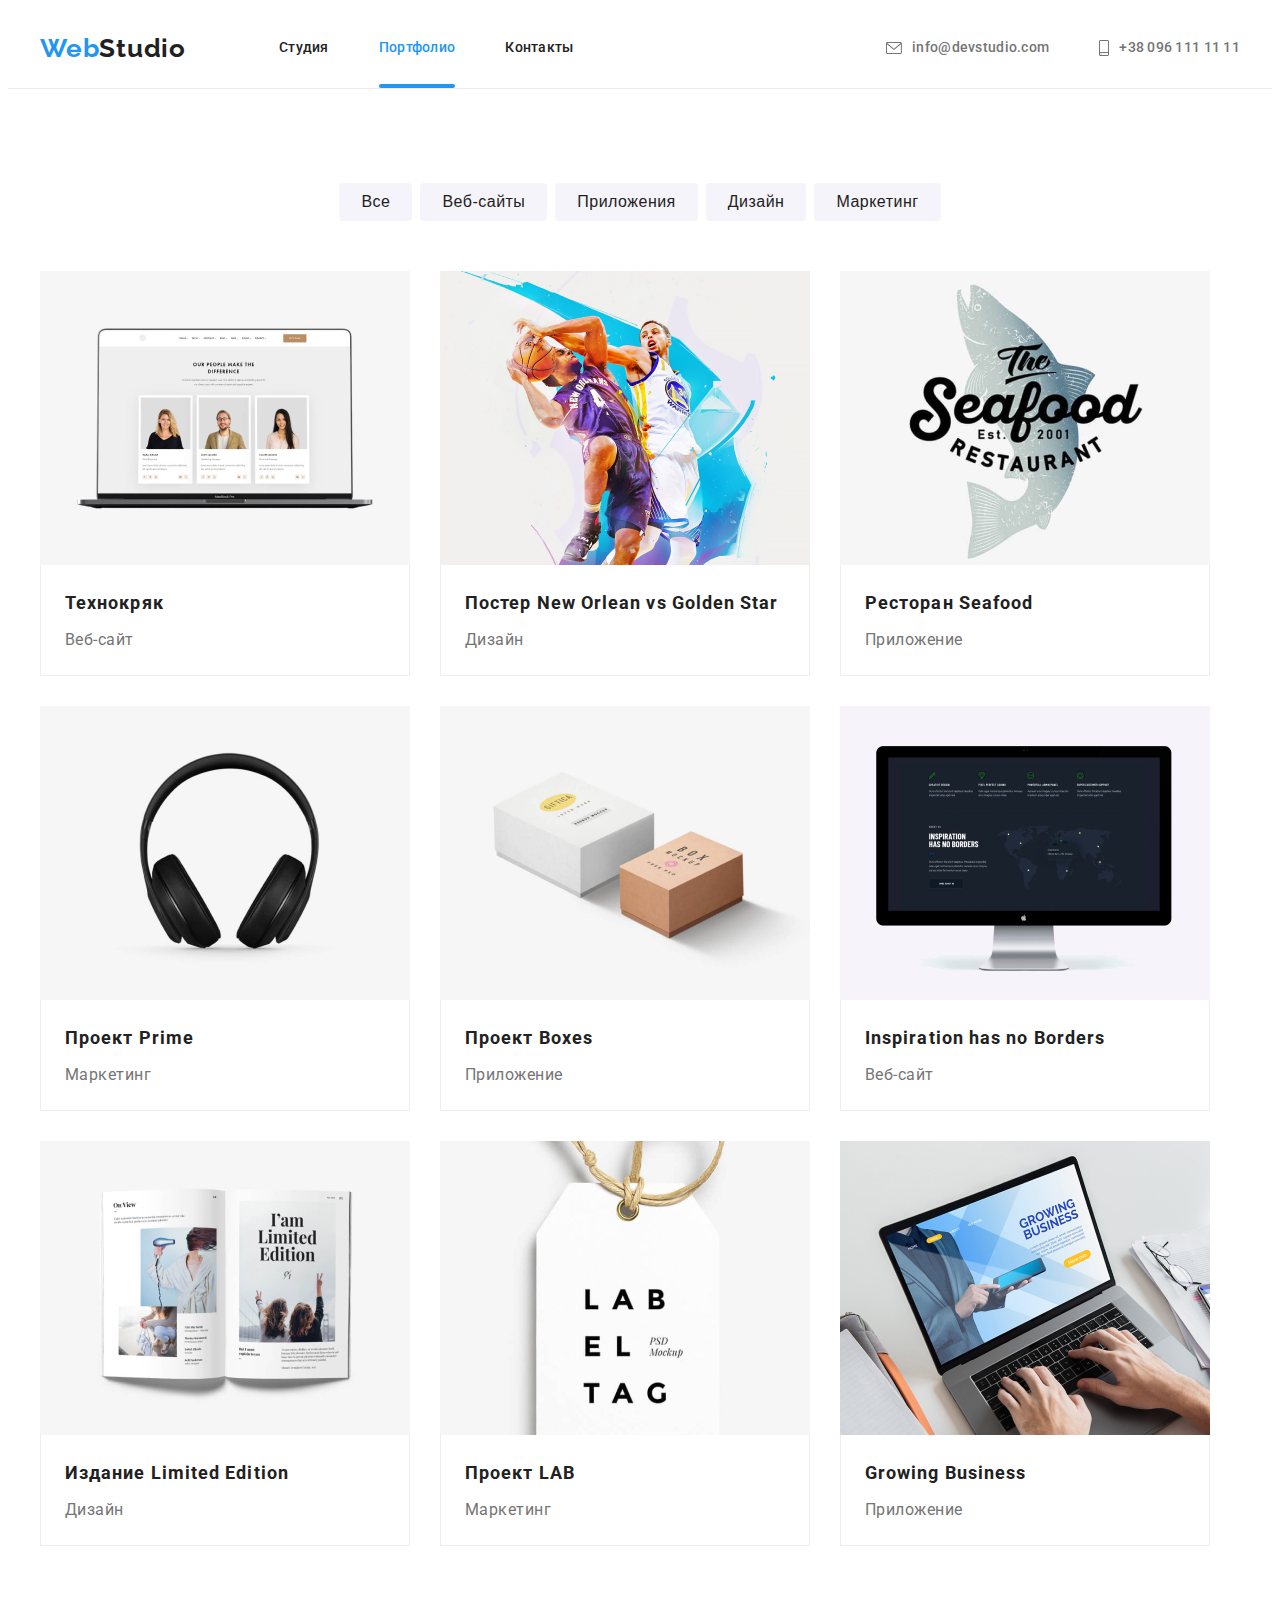
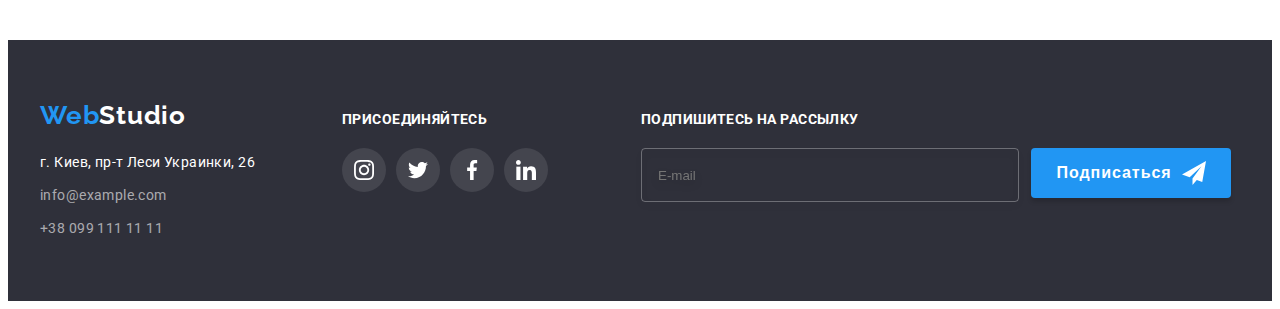
==== commit e0d56c44: "commit" ====
--- a/portfolio.html
+++ b/portfolio.html
@@ -57,7 +57,7 @@
     <div class="container">
         <ul class="list portfolio__list-buttom">
             <li class="portfolio__list-buttom_filter">
-                <button class="filter-buttom" type="button">Все</button>
+                <button class="portfolio__buttom" type="button">Все</button>
             </li>
             <li class="portfolio__list-buttom_filter">
                 <button class="portfolio__buttom" type="button">Веб-сайты</button>
